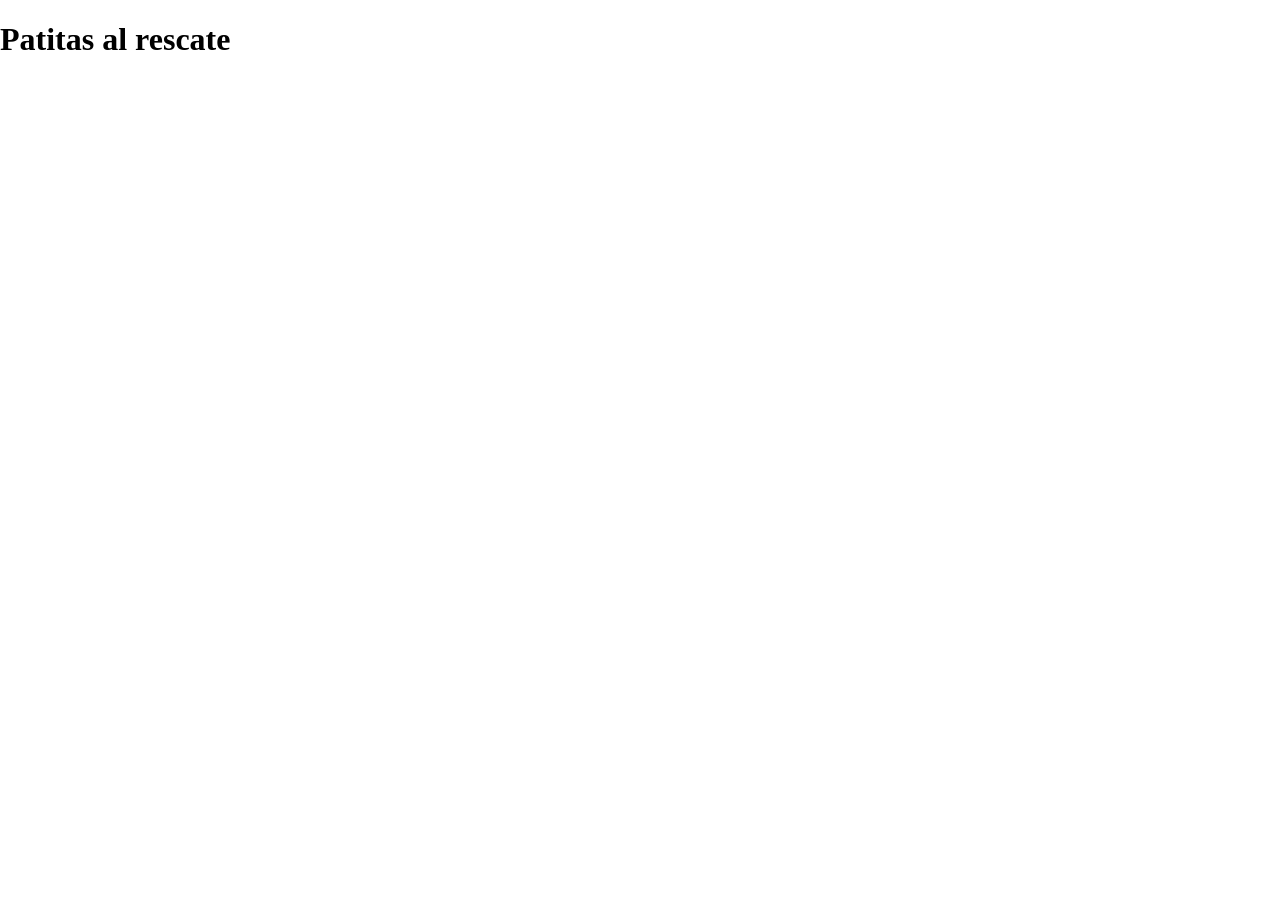
==== index.html @ 7ace15c3 "primer commit" ====
<!DOCTYPE html>
<html lang="es">
<head>
    <meta charset="UTF-8">
    <meta name="viewport" content="width=device-width, initial-scale=1.0">
    <title>Patitas al rescate</title>
    <link rel="stylesheet" href="./css/normalize.css">
    <link rel="stylesheet" href="./css/style.css">
</head>
<body>
    <h1>Patitas al rescate</h1>
</body>
</html>
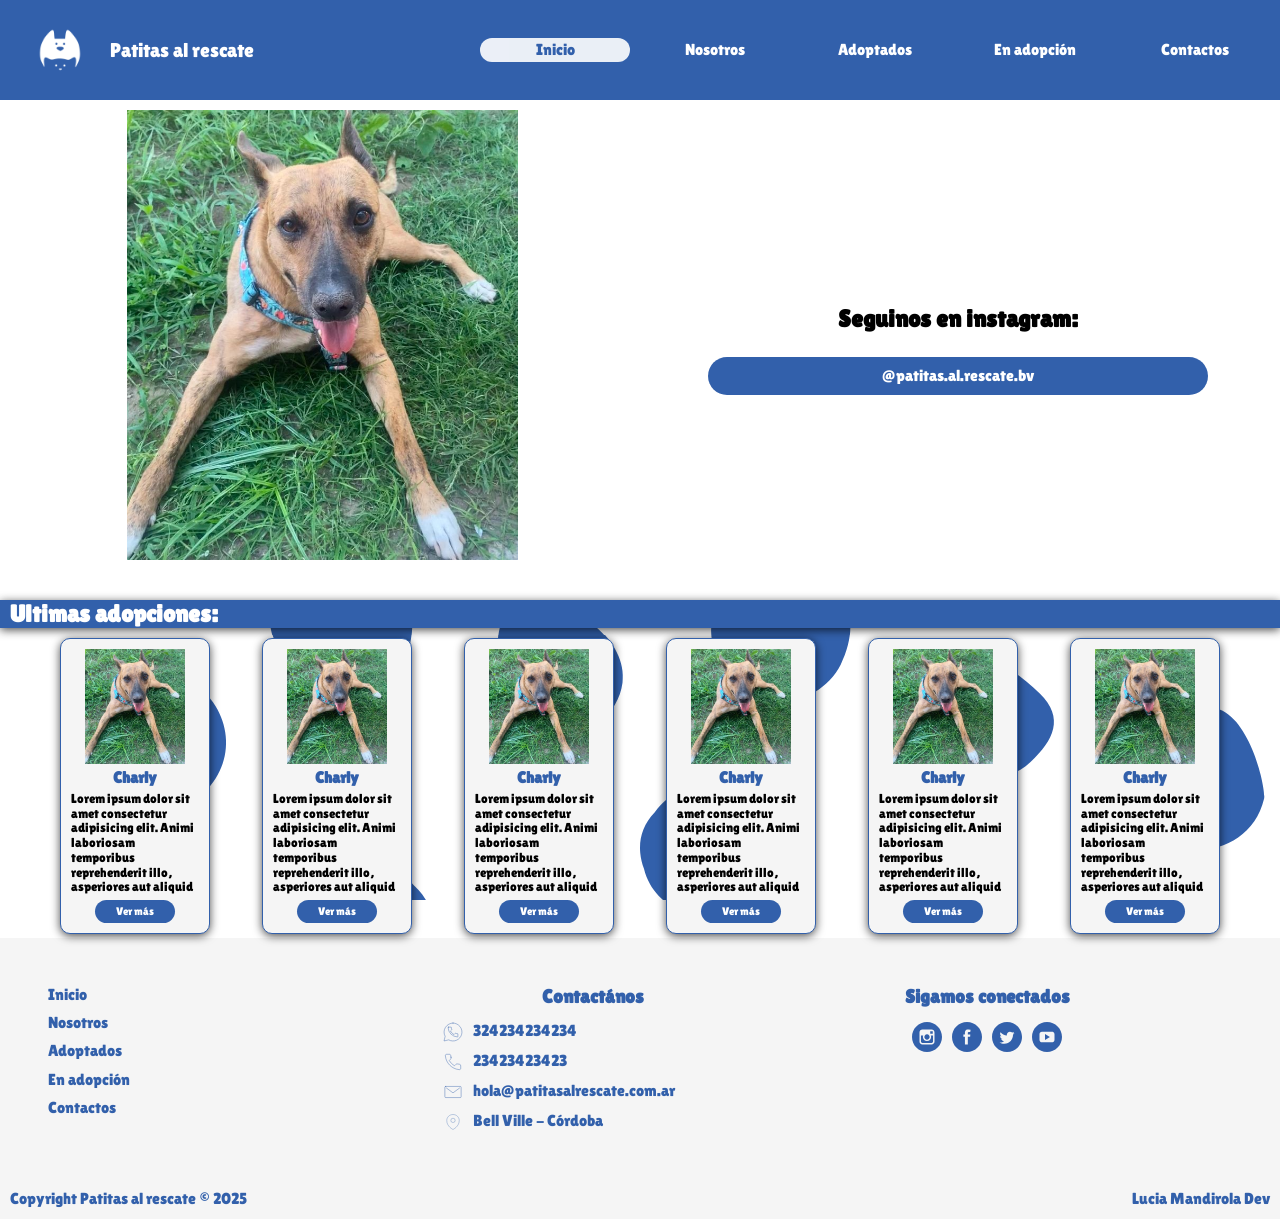
==== commit be2ddac7: "Se modifico el index y se agregaron dos paginas mas al sitio" ====
--- a/index.html
+++ b/index.html
@@ -1,13 +1,328 @@
 <!DOCTYPE html>
 <html lang="es">
-<head>
-    <meta charset="UTF-8">
-    <meta name="viewport" content="width=device-width, initial-scale=1.0">
+  <head>
+    <meta charset="UTF-8" />
+    <meta name="viewport" content="width=device-width, initial-scale=1.0" />
+    <link
+      rel="shortcut icon"
+      href="./img/Azul cirular sin fondo.png"
+      type="image/x-icon"
+    />
     <title>Patitas al rescate</title>
-    <link rel="stylesheet" href="./css/normalize.css">
-    <link rel="stylesheet" href="./css/style.css">
-</head>
-<body>
-    <h1>Patitas al rescate</h1>
-</body>
-</html>+    <link rel="stylesheet" href="./css/normalize.css" />
+    <link rel="stylesheet" href="./css/style.css" />
+  </head>
+  <body>
+    <header>
+      <nav>
+        <a id="texto-logo" href="/"  rel="noopener noreferrer">
+          <img
+            id="logo-principal"
+            src="./img/Azul invertido.png"
+            alt="logo patitas al rescate"
+          />
+          Patitas al rescate
+        </a>
+        <ul>
+          <li>
+            <a class="activo" href="/"  rel="noopener noreferrer"
+              >Inicio</a
+            >
+          </li>
+          <li>
+            <a href="/nosotros.html"  rel="noopener noreferrer"
+              >Nosotros</a
+            >
+          </li>
+          <li>
+            <a href="/"  rel="noopener noreferrer"
+              >Adoptados</a
+            >
+          </li>
+          <li>
+            <a href="http://"  rel="noopener noreferrer"
+              >En adopción</a
+            >
+          </li>
+          <li>
+            <a href="http://"  rel="noopener noreferrer"
+              >Contactos</a
+            >
+          </li>
+        </ul>
+      </nav>
+    </header>
+    <main>
+      <div class="contenedor-principal">
+        <div>
+          <img
+            src="./img/Imagen de WhatsApp 2025-02-08 a las 18.42.22_04352c50.jpg"
+            alt="Imagen de un perro"
+          />
+        </div>
+        <aside class="aside-instagram">
+          <h2>Seguinos en instagram:</h2>
+          <a
+            class="boton"
+            href="https://www.instagram.com/patitas.al.rescate.bv/"
+            target="_blank"
+            rel="noopener noreferrer"
+            >@patitas.al.rescate.bv</a
+          >
+        </aside>
+      </div>
+      <div class="titulo-seccion">
+        <h2>Ultimas adopciones:</h2>
+      </div>
+      <div class="contenedor-seccion">
+        <div class="contenedor-tarjetas">
+          <div class="tarjeta">
+            <img
+              class="img-tarjeta"
+              src="./img/Imagen de WhatsApp 2025-02-08 a las 18.42.22_04352c50.jpg"
+              alt="Imagen de un perro"
+            />
+            <h3>Charly</h3>
+            <p>Lorem ipsum dolor sit amet consectetur adipisicing elit. Animi laboriosam temporibus reprehenderit illo, asperiores aut aliquid</p>
+            <a
+              class="boton-tarjeta"
+              href="http://"
+              target="_blank"
+              rel="noopener noreferrer"
+              >Ver más</a
+            >
+          </div>
+          <div class="tarjeta">
+            <img
+              class="img-tarjeta"
+              src="./img/Imagen de WhatsApp 2025-02-08 a las 18.42.22_04352c50.jpg"
+              alt="Imagen de un perro"
+            />
+            <h3>Charly</h3>
+            <p>Lorem ipsum dolor sit amet consectetur adipisicing elit. Animi laboriosam temporibus reprehenderit illo, asperiores aut aliquid</p>
+            <a
+              class="boton-tarjeta"
+              href="http://"
+              target="_blank"
+              rel="noopener noreferrer"
+              >Ver más</a
+            >
+          </div>
+          <div class="tarjeta">
+            <img
+              class="img-tarjeta"
+              src="./img/Imagen de WhatsApp 2025-02-08 a las 18.42.22_04352c50.jpg"
+              alt="Imagen de un perro"
+            />
+            <h3>Charly</h3>
+            <p>Lorem ipsum dolor sit amet consectetur adipisicing elit. Animi laboriosam temporibus reprehenderit illo, asperiores aut aliquid</p>
+            <a
+              class="boton-tarjeta"
+              href="http://"
+              target="_blank"
+              rel="noopener noreferrer"
+              >Ver más</a
+            >
+          </div>
+          <div class="tarjeta">
+            <img
+              class="img-tarjeta"
+              src="./img/Imagen de WhatsApp 2025-02-08 a las 18.42.22_04352c50.jpg"
+              alt="Imagen de un perro"
+            />
+            <h3>Charly</h3>
+            <p>Lorem ipsum dolor sit amet consectetur adipisicing elit. Animi laboriosam temporibus reprehenderit illo, asperiores aut aliquid</p>
+            <a
+              class="boton-tarjeta"
+              href="http://"
+              target="_blank"
+              rel="noopener noreferrer"
+              >Ver más</a
+            >
+          </div>
+          <div class="tarjeta">
+            <img
+              class="img-tarjeta"
+              src="./img/Imagen de WhatsApp 2025-02-08 a las 18.42.22_04352c50.jpg"
+              alt="Imagen de un perro"
+            />
+            <h3>Charly</h3>
+            <p>Lorem ipsum dolor sit amet consectetur adipisicing elit. Animi laboriosam temporibus reprehenderit illo, asperiores aut aliquid</p>
+            <a
+              class="boton-tarjeta"
+              href="http://"
+              target="_blank"
+              rel="noopener noreferrer"
+              >Ver más</a
+            >
+          </div>
+          <div class="tarjeta">
+            <img
+              class="img-tarjeta"
+              src="./img/Imagen de WhatsApp 2025-02-08 a las 18.42.22_04352c50.jpg"
+              alt="Imagen de un perro"
+            />
+            <h3>Charly</h3>
+            <p>Lorem ipsum dolor sit amet consectetur adipisicing elit. Animi laboriosam temporibus reprehenderit illo, asperiores aut aliquid</p>
+            <a
+              class="boton-tarjeta"
+              href="http://"
+              target="_blank"
+              rel="noopener noreferrer"
+              >Ver más</a
+            >
+          </div>
+        </div>
+      </div>
+    </main>
+    <footer>
+      <div class="footer-nav">
+        <ul>
+          <li>
+            <a href="/"  rel="noopener noreferrer"
+              >Inicio</a
+            >
+          </li>
+          <li>
+            <a href="/nosotros.html "  rel="noopener noreferrer"
+              >Nosotros</a
+            >
+          </li>
+          <li>
+            <a href="/adoptados.html" rel="noopener noreferrer"
+              >Adoptados</a
+            >
+          </li>
+          <li>
+            <a href="/"  rel="noopener noreferrer"
+              >En adopción</a
+            >
+          </li>
+          <li>
+            <a href="/"  rel="noopener noreferrer"
+              >Contactos</a
+            >
+          </li>
+        </ul>
+      </div>
+      <div class="footer-contacto">
+        <h3>Contactános</h3>
+        <ul>
+          <li><svg viewBox="0 0 48 48" id="Layer_2" data-name="Layer 2" xmlns="http://www.w3.org/2000/svg"><defs><style>.cls-1{fill:none;stroke-linecap:round;stroke-linejoin:round;}</style></defs><path class="cls-1" d="M24,2.5A21.52,21.52,0,0,0,5.15,34.36L2.5,45.5l11.14-2.65A21.5,21.5,0,1,0,24,2.5ZM13.25,12.27h5.86a1,1,0,0,1,1,1,10.4,10.4,0,0,0,.66,3.91,1.93,1.93,0,0,1-.66,2.44l-2.05,2a18.6,18.6,0,0,0,3.52,4.79A18.6,18.6,0,0,0,26.35,30l2-2.05c1-1,1.46-1,2.44-.66a10.4,10.4,0,0,0,3.91.66,1.05,1.05,0,0,1,1,1v5.86a1.05,1.05,0,0,1-1,1,23.68,23.68,0,0,1-15.64-6.84,23.6,23.6,0,0,1-6.84-15.64A1.07,1.07,0,0,1,13.25,12.27Z"/></svg>  324234234234</li>
+          <li><svg viewBox="0 0 48 48" id="b" xmlns="http://www.w3.org/2000/svg"><defs><style>.c{fill:none;stroke-linecap:round;stroke-linejoin:round;}</style></defs><path class="c" d="m19.308,12.467c-.4234-1.4115-.7215-2.8773-.8813-4.3843-.1571-1.4812-1.449-2.5826-2.9385-2.5826h-6.9092c-1.7767,0-3.1454,1.5345-2.989,3.3043,1.5754,17.8285,15.7771,32.0302,33.6056,33.6056,1.7698.1564,3.3043-1.2073,3.3043-2.9839v-6.1595c0-2.2488-1.1015-3.5362-2.5826-3.6932-1.507-.1598-2.9728-.4579-4.3843-.8813-1.7266-.5179-3.5957-.0304-4.8704,1.2442l-2.9566,2.9566c-5.326-2.8825-9.7164-7.2729-12.5989-12.5989l2.9566-2.9567c1.2746-1.2746,1.7621-3.1438,1.2442-4.8703Z"/></svg> 23423423423</li>
+          <li><svg  viewBox="0 0 48 48" id="Layer_" data-name="Layer" xmlns="http://www.w3.org/2000/svg"><defs><style>.cls-1{fill:none;stroke-linecap:round;stroke-linejoin:round;}</style></defs><path class="cls-1" d="M6.47,10.71a2,2,0,0,0-2,2h0V35.32a2,2,0,0,0,2,2H41.53a2,2,0,0,0,2-2h0V12.68a2,2,0,0,0-2-2H6.47Zm33.21,3.82L24,26.07,8.32,14.53"/></svg> hola@patitasalrescate.com.ar</li>
+          <li><svg  viewBox="0 0 64 64" xmlns="http://www.w3.org/2000/svg" fill="none"><path d="M12 27.2C12 46.4 32 56 32 56s20-9.6 20-28.8C52 16.6 43.05 8 32 8s-20 8.6-20 19.2z"/><circle cx="32" cy="26.88" r="6.88"/></svg> Bell Ville - Córdoba</li>
+        </ul>
+      </div>
+      <div class="footer-redes">
+        <h3>Sigamos conectados</h3>
+        <ul>
+          <li>
+            <a
+              href="https://www.instagram.com/patitas.al.rescate.bv/"
+              target="_blank"
+              rel="noopener noreferrer"
+              ><svg
+                version="1.1"
+                id="Layer_1"
+                xmlns="http://www.w3.org/2000/svg"
+                xmlns:xlink="http://www.w3.org/1999/xlink"
+                viewBox="-143 145 512 512"
+                xml:space="preserve"
+              >
+                <g>
+                  <path
+                    d="M113,446c24.8,0,45.1-20.2,45.1-45.1c0-9.8-3.2-18.9-8.5-26.3c-8.2-11.3-21.5-18.8-36.5-18.8s-28.3,7.4-36.5,18.8
+               c-5.3,7.4-8.5,16.5-8.5,26.3C68,425.8,88.2,446,113,446z"
+                  />
+                  <polygon
+                    points="211.4,345.9 211.4,308.1 211.4,302.5 205.8,302.5 168,302.6 168.2,346 	"
+                  />
+                  <path
+                    d="M183,401c0,38.6-31.4,70-70,70c-38.6,0-70-31.4-70-70c0-9.3,1.9-18.2,5.2-26.3H10v104.8C10,493,21,504,34.5,504h157
+               c13.5,0,24.5-11,24.5-24.5V374.7h-38.2C181.2,382.8,183,391.7,183,401z"
+                  />
+                  <path
+                    d="M113,145c-141.4,0-256,114.6-256,256s114.6,256,256,256s256-114.6,256-256S254.4,145,113,145z M241,374.7v104.8
+               c0,27.3-22.2,49.5-49.5,49.5h-157C7.2,529-15,506.8-15,479.5V374.7v-52.3c0-27.3,22.2-49.5,49.5-49.5h157
+               c27.3,0,49.5,22.2,49.5,49.5V374.7z"
+                  />
+                </g>
+                </svg>
+          </a>
+          </li>
+          <li>
+            <a
+              href="https://www.facebook.com/patitas.al.rescate.bv"
+              target="_blank"
+              rel="noopener noreferrer"
+              ><svg
+                version="1.1"
+                id="Layer_1"
+                xmlns="http://www.w3.org/2000/svg"
+                xmlns:xlink="http://www.w3.org/1999/xlink"
+                viewBox="-143 145 512 512"
+                xml:space="preserve"
+              >
+                <path
+                  d="M113,145c-141.4,0-256,114.6-256,256s114.6,256,256,256s256-114.6,256-256S254.4,145,113,145z M169.5,357.6l-2.9,38.3h-39.3
+             v133H77.7v-133H51.2v-38.3h26.5v-25.7c0-11.3,0.3-28.8,8.5-39.7c8.7-11.5,20.6-19.3,41.1-19.3c33.4,0,47.4,4.8,47.4,4.8l-6.6,39.2
+             c0,0-11-3.2-21.3-3.2c-10.3,0-19.5,3.7-19.5,14v29.9H169.5z"
+                /></svg>
+              </a>
+          </li>
+          <li>
+            <a
+              href="https://www.twitter.com/patitas.al.rescate.bv"
+              target="_blank"
+              rel="noopener noreferrer"
+              ><svg
+                version="1.1"
+                id="Layer_1"
+                xmlns="http://www.w3.org/2000/svg"
+                xmlns:xlink="http://www.w3.org/1999/xlink"
+                viewBox="-143 145 512 512"
+                xml:space="preserve"
+              >
+                <path
+                  d="M113,145c-141.4,0-256,114.6-256,256s114.6,256,256,256s256-114.6,256-256S254.4,145,113,145z M215.2,361.2
+             c0.1,2.2,0.1,4.5,0.1,6.8c0,69.5-52.9,149.7-149.7,149.7c-29.7,0-57.4-8.7-80.6-23.6c4.1,0.5,8.3,0.7,12.6,0.7
+             c24.6,0,47.3-8.4,65.3-22.5c-23-0.4-42.5-15.6-49.1-36.5c3.2,0.6,6.5,0.9,9.9,0.9c4.8,0,9.5-0.6,13.9-1.9
+             C13.5,430-4.6,408.7-4.6,383.2v-0.6c7.1,3.9,15.2,6.3,23.8,6.6c-14.1-9.4-23.4-25.6-23.4-43.8c0-9.6,2.6-18.7,7.1-26.5
+             c26,31.9,64.7,52.8,108.4,55c-0.9-3.8-1.4-7.8-1.4-12c0-29,23.6-52.6,52.6-52.6c15.1,0,28.8,6.4,38.4,16.6
+             c12-2.4,23.2-6.7,33.4-12.8c-3.9,12.3-12.3,22.6-23.1,29.1c10.6-1.3,20.8-4.1,30.2-8.3C234.4,344.5,225.5,353.7,215.2,361.2z"
+                /></svg>
+              </a>
+          </li>
+          <li>
+            <a
+              href="https://www.twitter.com/patitas.al.rescate.bv"
+              target="_blank"
+              rel="noopener noreferrer"
+              ><svg
+                version="1.1"
+                id="Layer_1"
+                xmlns="http://www.w3.org/2000/svg"
+                xmlns:xlink="http://www.w3.org/1999/xlink"
+                viewBox="-143 145 512 512"
+                xml:space="preserve"
+              >
+                <g>
+                  <polygon points="78.9,450.3 162.7,401.1 78.9,351.9 	" />
+                  <path
+                    d="M113,145c-141.4,0-256,114.6-256,256s114.6,256,256,256s256-114.6,256-256S254.4,145,113,145z M241,446.8L241,446.8
+               c0,44.1-44.1,44.1-44.1,44.1H29.1c-44.1,0-44.1-44.1-44.1-44.1v-91.5c0-44.1,44.1-44.1,44.1-44.1h167.8c44.1,0,44.1,44.1,44.1,44.1
+               V446.8z"
+                  />
+                </g></svg>
+              </a>
+          </li>
+        </ul>
+      </div>
+    </footer>
+    <div class="footer-final">
+      <p>Copyright Patitas al rescate &copy; 2025</p>
+      <p>Lucia Mandirola Dev</p>
+    </div>
+  </body>
+</html>
--- a/css/style.css
+++ b/css/style.css
@@ -0,0 +1,310 @@
+@import url("https://fonts.googleapis.com/css2?family=Lilita+One&family=Nunito+Sans:ital,wght@0,400;0,600;0,700;1,400;1,600;1,700&family=Quicksand:wght@300..700&display=swap");
+
+* {
+  margin: 0;
+  padding: 0;
+  border: 0;
+  outline: 0;
+  box-sizing: border-box;
+  list-style: none;
+  text-decoration: none;
+  font-family: "Lilita One", serif;
+}
+
+/* Inicio Home */
+
+header {
+  position: sticky;
+}
+
+nav {
+  display: flex;
+  gap: 10px;
+  justify-content: space-between;
+  padding: 0 10px 0 10px;
+  width: 100%;
+  height: 100px;
+  background-color: #3260ab;
+}
+
+#texto-logo {
+  color: white;
+  font-size: 20px;
+  display: flex;
+  align-items: center;
+}
+
+ul {
+  display: flex;
+  list-style: none;
+  flex-wrap: wrap;
+  gap: 10px;
+  align-items: center;
+}
+
+nav ul li {
+  display: inline-block;
+  width: 150px;
+}
+
+nav ul li .activo {
+  background-color: white;
+  color: #3260ab;
+  opacity: 90%;
+  border-radius: 30px;
+}
+
+nav ul li a:hover {
+  background-color: white;
+  color: #3260ab;
+  opacity: 80%;
+  border-radius: 30px;
+}
+
+nav ul li a {
+  color: white;
+  text-decoration: none;
+  text-align: center;
+  display: block;
+  padding: 0.2em 0.4em;
+}
+
+#logo-principal {
+  height: 100%;
+}
+
+main {
+  height: 100%;
+  /*background-color: #ffffff;*/
+  background-image: url("data:image/svg+xml,%3Csvg xmlns='http://www.w3.org/2000/svg' width='100%' height='100%' viewBox='0 0 900 600'%3E%3Cg %3E%3Cpath fill='%233260AB' d='M306.9 210.2c-1.2-22.8-13.5-42.7-40.8-41.1c-18.3 1.1-35.9 3.6-47.5 20.1c-5.2 7.4-10.6 15.6-11.4 24.9c-0.5 5.8 0.2 12 1.2 17.7c9 49.6 85.3 46.7 96.4 0.2C306.6 224.9 307.3 217.4 306.9 210.2z'/%3E%3Cpath fill='%233260ab' d='M137.2 481.3c-13.2-9.9-31.2-13.3-48.5-3.2c-12.6 7.3-19.1 17.4-21.1 28.2c-0.7 2.4-1.2 4.7-1.5 7c-8.2 35.4 33.7 78.9 72.6 48.6C167.6 539.3 164.4 501.6 137.2 481.3z'/%3E%3Cg fill='%233260ab' %3E%3Cpath d='M547.9 588.3c-7.1-34.2-61.6-52.7-87.5-16.9c-11.2 11.3-12.7 26.3-7.6 39.7c1.8 7.5 5.5 13.9 10.4 19.1c19.4 20.3 53.4 26.2 72.8 1.9C545.9 619.7 553.9 604.2 547.9 588.3z'/%3E%3Cpath d='M547.9-11.7c-7.1-34.2-61.6-52.7-87.5-16.9c-11.2 11.3-12.7 26.3-7.6 39.7c1.8 7.5 5.5 13.9 10.4 19.1c19.4 20.3 53.4 26.2 72.8 1.9C545.9 19.7 553.9 4.2 547.9-11.7z'/%3E%3C/g%3E%3Cpath fill='%233260ab' d='M849.7 498c-22.3 1.3-43.2 7.5-52.7 29.5c-3.3 7.7-7.3 15.7-7 24.3c2 55.6 86.1 63.4 98.8 10.1C890.6 554.6 877.3 496.4 849.7 498z'/%3E%3Cpath fill='%233260ab' d='M762 291.1c-8.2-6.1-19.1-1.9-27.3 2.2c-7.4 3.7-14.4 8.2-21.6 12.1c-6.6 3.6-13.7 7-19.8 11.5c-18.3 13.5-2.5 45.1 10.6 56.4c17 14.6 41.6 15.9 59.6 2.1C794.1 351.8 790.7 312.4 762 291.1z'/%3E%3Cpath fill='%233260ab' d='M863.3 170.3c-4.5-15.7-17.9-28.8-33.4-34.4c-16.2-5.8-38.4-2.9-51.8 8.1c-14.9 12.2-14.5 31.7-11.4 49c9.6 53.9 84.3 47.7 97-1.3C865.6 184.4 865.3 177.1 863.3 170.3z'/%3E%3Cpath fill='%233260ab' d='M598.4 86.1c-10.2 15.5-9.3 34.2-0.9 50.4c2.6 5 6.2 9.5 10.4 13.2c14.2 12.6 35.5 17.1 53.2 9.5c14.3-6.1 23.9-19.8 26.7-34.7C707.4 75.6 629.7 38.5 598.4 86.1z'/%3E%3Cpath fill='%233260ab' d='M509.8 413.3c-17.3 22.6-11.8 59 17.5 75.3c22.6 12.6 52.2 1.7 63.8-20.9c21.4-42-9.2-85-56.5-71C523.8 399.9 515.6 405.8 509.8 413.3z'/%3E%3Cpath fill='%233260ab' d='M607.4 232.3c-0.5-0.4-1-0.8-1.4-1.2c-16.5-12.8-30.2-22.1-50.3-8.4c-15.5 10.6-29 30.3-31.4 49.1c-4.2 33.6 30.6 46.9 58.6 40.6C619.6 304.2 640.6 259.5 607.4 232.3z'/%3E%3Cpath fill='%233260ab' d='M410.6 95c-36.5 1.3-74.1 41.8-43.1 74.3c19.8 20.9 54.4 20.7 74.6 0.5c20.5-20.4 18.4-53.1-6.9-68.6C427.7 96.6 419.2 94.7 410.6 95z'/%3E%3Cpath fill='%233260ab' d='M291.3 23c-0.1-0.1-0.1-0.1-0.2-0.2c-14.2-16.9-38.3-25.6-61.4-12.3c-13.5 7.8-20.5 18.7-22.7 30.2c-5.7 18 1.5 34.2 14.2 44.8c15.4 16.8 40.3 24.1 64.2 5.5c9.6-7.4 15-16.3 17.2-25.4C308.6 48.8 302.7 33.6 291.3 23z'/%3E%3Cpath fill='%233260ab' d='M419.1 440.6c-16.9-14.5-41.8-21.5-61.7-9.5c-18.3 11.1-1 100.1 32.2 93.5c23.8-4.7 45.3-22.4 48.1-44.3C439.6 466.1 431.5 451.3 419.1 440.6z'/%3E%3Cpath fill='%233260ab' d='M127 227c-12-4.3-25.4-2.1-38.7 11.4C71 255.9 61.4 286.1 80.4 306c21.3 22.3 86.9 27.5 89.6-14.9c0.5-8.9-2.7-17.9-6.5-25.8C155.1 248.3 142.1 232.5 127 227z'/%3E%3Cpath fill='%233260ab' d='M281.5 407.6c-0.3-0.4-0.7-0.7-1-1c-19.3-17.6-59.1-0.6-78.1 10.3c-23.8 13.7-8.2 41.1 5.4 55.8c16.3 17.6 42.7 25.2 68 5.8C291.3 466.6 295.5 422.7 281.5 407.6z'/%3E%3Cpath fill='%233260ab' d='M137.9 110.2c-10.4-25.7-43.3-32.1-67-23.6C60.1 90.4 50 97.8 45.1 108.6c-21.2 47.3 44.9 81.1 78.5 51c9.5-8.5 17.3-18.9 17.4-32.4C141 120.8 139.9 115.1 137.9 110.2z'/%3E%3Cpath fill='%233260ab' d='M344.3 284.7c-10 14.9-9.2 34.1-0.9 49.5c3.4 6.3 8.6 13.8 16.1 15.8c7.1 1.9 15.1 0.7 22.1-0.6c15.7-3 45.6-10.5 52.3-26.8C453.5 274.4 375.6 237.9 344.3 284.7z'/%3E%3Cg fill='%233260ab' %3E%3Cpath d='M-29.2 431.8c23.4 12.4 54.1 1.7 66.1-20.6c9.6-17.8 10.4-40.4-3.3-56.5c-10.5-12.4-44.2-25.8-58.5-11.3c-3 3.1-5.1 7.1-6.9 10.9C-41.1 373.2-55 418.1-29.2 431.8z'/%3E%3Cpath d='M870.8 431.8c23.4 12.4 54.1 1.7 66.1-20.6c9.6-17.8 10.4-40.4-3.3-56.5c-10.5-12.4-44.2-25.8-58.5-11.3c-3 3.1-5.1 7.1-6.9 10.9C858.9 373.2 845 418.1 870.8 431.8z'/%3E%3C/g%3E%3Cpath fill='%233260AB' d='M671.4 460.5c-10.7 1.7-20.2 8.3-26.2 22.2c-21.5 49.5 45.4 84.9 79.4 53.3c16.3-15.2 24-31 6.5-48.1c-5.9-5.8-12.3-11-19.1-15.6C699.5 463.7 684.5 458.4 671.4 460.5z'/%3E%3C/g%3E%3C/svg%3E");
+  background-attachment: fixed;
+} 
+
+.contenedor-principal {
+  display: grid;
+    grid-template-columns: 1fr 1fr;
+    gap: 10px;
+    padding: 10px;
+    text-align: center;
+    background-color: white;
+    height: 500px;
+}
+
+.contenedor-principal img{
+    height: 450px;
+}
+
+.aside-instagram{
+  display: flex;
+  flex-direction: column;
+  gap: 25px;
+  justify-content: center;
+  align-items: center;
+}
+
+.boton{
+  background-color: #3260ab;
+  color: white;
+  padding: 10px;
+  border-radius: 30px;
+  border: none;
+  cursor: pointer;
+  width: 500px;
+}
+
+.boton:hover {
+  background-color: lightgrey;
+  color: #3260ab;
+  opacity: 80%;
+  border-radius: 30px;
+}
+
+.contenedor-seccion{
+  height: 300px;
+  margin-left: 50px;
+  margin-right: 50px;
+  display: flex;
+  flex-direction: column;
+  gap: 10px;
+}
+
+.titulo-seccion{
+  background-color: #3260ab;
+  color: white;
+  padding: 0 10px 0 10px;
+  margin-bottom: 10px;
+  filter: drop-shadow(0 2px 5px rgba(0, 0, 0, 0.7)); 
+}
+
+.contenedor-tarjetas{
+  display: flex;
+  gap: 2rem;
+  justify-content: space-around;
+}
+
+.tarjeta{
+  display: flex;
+  flex-direction: column;
+  align-items: center;
+  gap: 5px;
+  background-color: whitesmoke;
+  color: #3260ab;
+  padding: 10px;
+  border-radius: 10px;
+  width: 150px;
+  border: #3260ab solid 1px;
+  filter: drop-shadow(0 2px 5px rgba(0, 0, 0, 0.7)); 
+}
+
+.tarjeta h3{
+  font-size: 1rem;
+}
+
+.tarjeta p{
+  font-size: .8rem;
+  color: #000;
+  font-style: normal;
+}
+
+.boton-tarjeta{
+  background-color: #3260ab;
+  color: white;
+  padding: 5px;
+  border-radius: 30px;
+  border: none;
+  cursor: pointer;
+  font-size: .7rem;
+  width: 80px;
+  text-align: center;
+}
+
+.boton-tarjeta:hover {
+  background-color: lightgrey;
+  color: #3260ab;
+  opacity: 80%;
+  border-radius: 30px;
+}
+
+.tarjeta img{
+  width: 100px;
+}
+
+footer {
+  display: grid;
+    grid-template-columns: 1fr 1fr 1fr;
+  background-color: whitesmoke;
+  clear: both;
+  color: #3260ab;
+  padding: 3em;
+  text-align: center;
+}
+
+footer div{
+  width: 300px;
+}
+
+footer div ul {
+  display: flex;
+  flex-direction: column;
+  align-items: start;
+}
+
+.footer-nav ul li a{
+  color: #3260ab;
+}
+
+.footer-contacto ul{
+  margin-top: 15px;
+}
+
+.footer-contacto li{
+  display: flex;
+  flex-direction: row;
+  justify-content: center;
+  gap: 10px;
+}
+
+.footer-contacto li svg{
+  width: 20px;
+  stroke: #3260ab;
+}
+
+.footer-redes ul{
+  margin-top: 15px;
+  display: flex;
+  flex-direction: row;
+  justify-content: center;
+}
+
+.footer-redes li svg{
+  width: 30px;
+  fill: #3260ab;
+}
+
+.footer-final{
+  display: flex;
+  justify-content: space-between;
+  color: #3260ab;
+  background-color: whitesmoke;
+  text-align: center;
+  padding: 10px;
+}
+
+/* Fin Home */
+
+/*--------------------------------------------------------------------------------------------------------*/
+
+/* Inicio Nosotros */
+
+.contenedor-nosotros{
+  display: flex;
+  flex-direction: column;
+  gap: 10px;
+  padding: 10px;
+  text-align: center;
+  background-color: white;
+  height: 200px;
+}
+
+.staff{
+  display: flex;
+  flex-direction: column;
+  gap: 5px;
+  padding: 10px;
+}
+
+.contenedor-staff{
+  display: flex;
+  gap: 10px;
+  justify-content: start;
+}
+
+.tarjeta-staff{
+  display: flex;
+  flex-direction: column;
+  align-items: center;
+  gap: 5px;
+  background-color: whitesmoke;
+  color: #3260ab;
+  padding: 10px;
+  border-radius: 10px;
+  width: 300px;
+  border: #3260ab solid 1px;
+  box-sizing: border-box;
+  filter: drop-shadow(0 2px 5px rgba(0, 0, 0, 0.7)); 
+}
+
+.staff img{
+  height: 300px;
+  border-radius: 50px;
+}
+
+/* Fin Nosotros */
+
+/*--------------------------------------------------------------------------------------------------------*/
+
+/* Inicio Adoptados */
+
+.adoptados{
+  height: 300px;
+}
